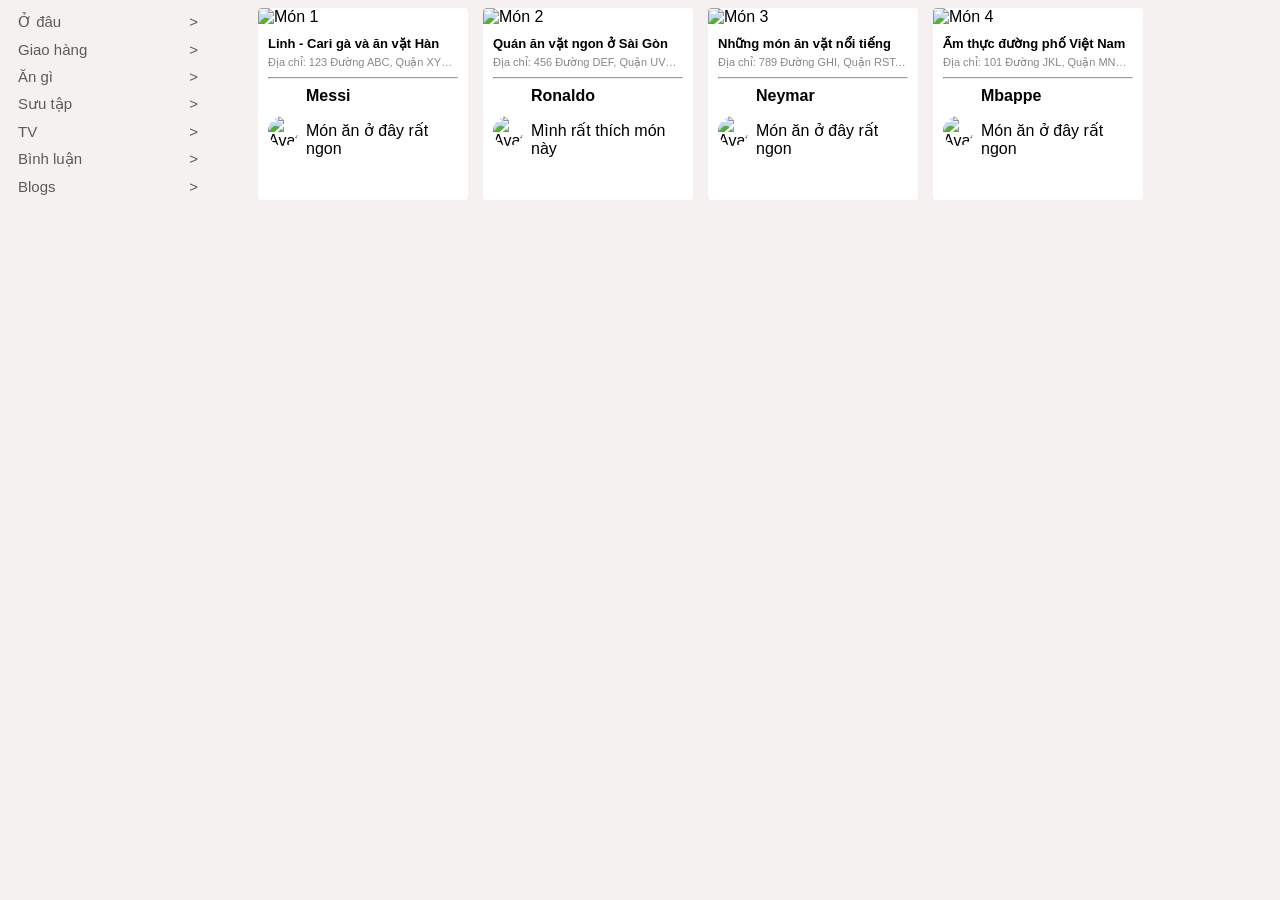
==== test1/thietke.html @ 221eb3df "done" ====
<!DOCTYPE html>
<html lang="en">
<head>
    <meta charset="UTF-8">
    <meta name="viewport" content="width=device-width, initial-scale=1.0">
    <title>Food Videos</title>
    <link rel="stylesheet" href="thietke.css">
</head>
<body>
    <div class="container">

        <!-- 1. MENU BÊN TRÁI -->
        <div class="menu">
            <ul>
                <li class="o">Ở đâu <span>&gt;</span></li>
                <li>Giao hàng <span>&gt;</span></li>
                <li>Ăn gì <span>&gt;</span></li>
                <li>Sưu tập <span>&gt;</span></li>
                <li>TV <span>&gt;</span></li>
                <li>Bình luận <span>&gt;</span></li>
                <li>Blogs <span>&gt;</span></li>
            </ul>
        </div>

        <!-- 2. DANH SÁCH BÊN PHẢI -->
        <div class="video">
            
            <!-- Món 1 -->
            <div class="video-item"> 
               <img src="hinhanh/anh1.jpg" alt="Món 1">
               <div class="noidung">
                   <h3>Linh - Cari gà và ăn vặt Hàn</h3>
                   <p class="diachi">Địa chỉ: 123 Đường ABC, Quận XYZ, TP. HCM</p>
                   <hr>
                   <div class="binhluan"> 
                       <img src="hinhanh/avatar1.jpg" alt="Avatar 1">
                       <div>
                           <b>Messi</b>
                           <p class="noidungbinhluan">Món ăn ở đây rất ngon</p>
                       </div>
                   </div>
               </div>
            </div>

            <!-- Món 2 -->
            <div class="video-item"> 
                <img src="hinhanh/anh2.jpg" alt="Món 2">
                <div class="noidung">
                    <h3>Quán ăn vặt ngon ở Sài Gòn</h3>
                    <p class="diachi">Địa chỉ: 456 Đường DEF, Quận UVW, TP. HCM</p>
                    <hr>
                    <div class="binhluan"> 
                        <img src="hinhanh/avatar2.jpg" alt="Avatar 2">
                        <div>
                            <b>Ronaldo</b>
                            <p class="noidungbinhluan">Mình rất thích món này</p>
                        </div>
                    </div>
                </div>
            </div>

            <!-- Món 3 (Đã sửa lỗi gõ div) -->
            <div class="video-item"> 
                <img src="hinhanh/anh3.jpg" alt="Món 3">
                <div class="noidung">
                    <h3>Những món ăn vặt nổi tiếng</h3>
                    <p class="diachi">Địa chỉ: 789 Đường GHI, Quận RST, TP. HCM</p>
                    <hr>
                    <div class="binhluan"> 
                        <img src="hinhanh/avatar3.jpg" alt="Avatar 3">
                        <div>
                            <b>Neymar</b>
                            <p class="noidungbinhluan">Món ăn ở đây rất ngon</p>
                        </div>
                    </div>
                </div>
            </div>

            <!-- Món 4 -->
            <div class="video-item"> 
                <img src="hinhanh/anh4.jpg" alt="Món 4">
                <div class="noidung">
                    <h3>Ẩm thực đường phố Việt Nam</h3>
                    <p class="diachi">Địa chỉ: 101 Đường JKL, Quận MNO, TP. HCM</p>
                    <hr>
                    <div class="binhluan"> 
                        <img src="hinhanh/avatar4.jpg" alt="Avatar 4">
                        <div>
                            <b>Mbappe</b>
                            <p class="noidungbinhluan">Món ăn ở đây rất ngon</p>
                        </div>
                    </div>
                </div>
            </div>

        </div> <!-- Hết .video -->

    </div> <!-- Hết .container -->
</body>
</html>
---- test1/thietke.css ----
.menu ul {
    list-style-type: none;
    padding: 0;
    margin: 0;
    width: 200px;
    background-color:rgb(245, 241, 241);
}

.menu li {
    padding: 5px 10px; 
    color:rgb(92, 90, 90);
    font-family: Verdana, Geneva, Tahoma, sans-serif;
    font-size: 15px;

    display: flex;
    justify-content: space-between;
}
.menu li:hover {
    color: rgb(218, 29, 29);
    background-color: rgb(126, 121, 121);   
}

body {
    background-color: rgb(245, 241, 241);
    font-family: Verdana, Geneva, Tahoma, sans-serif;
}

.container {
    display: flex;
    gap: 50px;
}

.video {
    display: flex;
    flex-wrap: wrap; /* Cho phép rớt dòng khi hết chỗ */
    gap: 15px;      /* Khoảng cách giữa các ô */
}

.video-item {
    width: 210px;
    background-color: #ffffff;
    border-radius: 4px;
    overflow: hidden;
}


/* 1. Ép ảnh món ăn ở trên cùng phải lùn lại */
.video-item img {
    width: 100%;             /* Ảnh rộng bằng đúng ô chứa nó */
    height: 130px;           /* Bắt buộc chiều cao chỉ 130px (sửa lỗi ảnh to) */
}

/* 2. Căn chỉnh chữ bên trong cái hộp */
.noidung {
    padding: 10px;
}

.noidung h3 {
    font-size: 13px;
    margin: 0 0 5px 0;
    white-space: nowrap; /* k cho xún dòng*/
    overflow: hidden;  /* chữ dài phần tràn ra dấu đi...*/
    text-overflow: ellipsis;  /* Tên quán dài quá thì tự thêm dấu ... */
}

.diachi {
    font-size: 11px;
    color: #888888;
    margin: 0 0 8px 0;
    white-space: nowrap;
    overflow: hidden;
    text-overflow: ellipsis;  /* Địa chỉ dài quá tự thêm dấu ... */
}




/* 3. QUAN TRỌNG NHẤT: Bắt con mèo/chim cánh cụt biến thành Avatar nhỏ */
.binhluan {
    display: flex;
    align-items: center;     /* Cho avatar và tên nằm thẳng hàng ngang */
    gap: 8px;
}

.binhluan img {
    width: 30px  ; /* Ép chiều rộng đúng 30 pixel */
    height: 30px ;  /* Ép chiều cao đúng 30 pixel */
    border-radius: 50%;       /* Biến ảnh hình vuông thành HÌNH TRÒN XOE */
      }
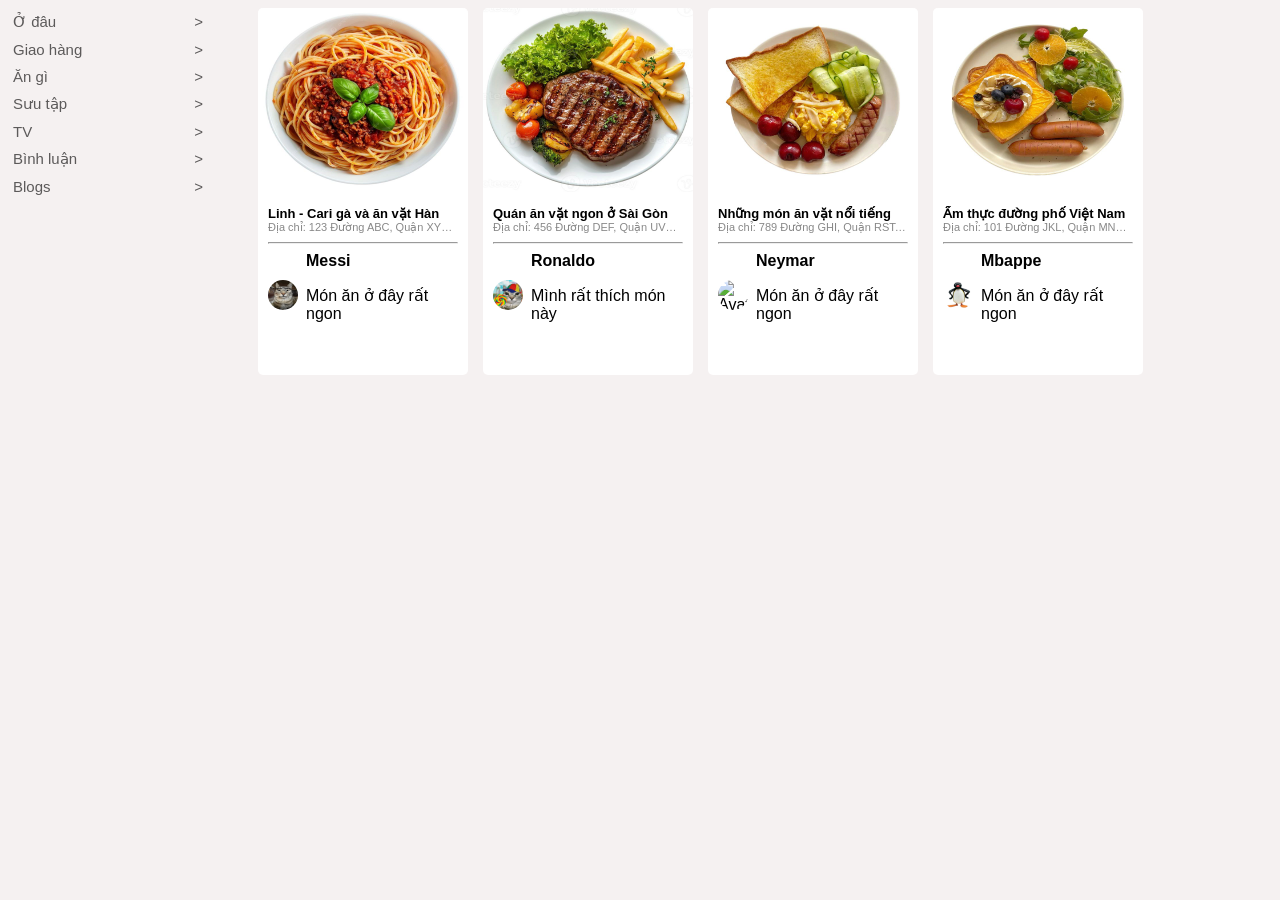
==== commit feeaafd2: "cap nhat noi dung" ====
--- a/test1/thietke.html
+++ b/test1/thietke.html
@@ -9,7 +9,7 @@
 <body>
     <div class="container">
 
-        <!-- 1. MENU BÊN TRÁI -->
+        
         <div class="menu">
             <ul>
                 <li class="o">Ở đâu <span>&gt;</span></li>
@@ -22,10 +22,10 @@
             </ul>
         </div>
 
-        <!-- 2. DANH SÁCH BÊN PHẢI -->
+        
         <div class="video">
             
-            <!-- Món 1 -->
+            
             <div class="video-item"> 
                <img src="hinhanh/anh1.jpg" alt="Món 1">
                <div class="noidung">
@@ -42,7 +42,7 @@
                </div>
             </div>
 
-            <!-- Món 2 -->
+            
             <div class="video-item"> 
                 <img src="hinhanh/anh2.jpg" alt="Món 2">
                 <div class="noidung">
@@ -59,7 +59,7 @@
                 </div>
             </div>
 
-            <!-- Món 3 (Đã sửa lỗi gõ div) -->
+            
             <div class="video-item"> 
                 <img src="hinhanh/anh3.jpg" alt="Món 3">
                 <div class="noidung">
@@ -76,7 +76,7 @@
                 </div>
             </div>
 
-            <!-- Món 4 -->
+            
             <div class="video-item"> 
                 <img src="hinhanh/anh4.jpg" alt="Món 4">
                 <div class="noidung">
@@ -93,8 +93,8 @@
                 </div>
             </div>
 
-        </div> <!-- Hết .video -->
+        </div> 
 
-    </div> <!-- Hết .container -->
+    </div> 
 </body>
 </html>
--- a/test1/thietke.css
+++ b/test1/thietke.css
@@ -7,7 +7,7 @@
 }
 
 .menu li {
-    padding: 5px 10px; 
+    padding: 5px;
     color:rgb(92, 90, 90);
     font-family: Verdana, Geneva, Tahoma, sans-serif;
     font-size: 15px;
@@ -33,13 +33,12 @@
 .video {
     display: flex;
     flex-wrap: wrap; /* Cho phép rớt dòng khi hết chỗ */
-    gap: 15px;      /* Khoảng cách giữa các ô */
-}
+    gap: 15px;      
 
 .video-item {
     width: 210px;
     background-color: #ffffff;
-    border-radius: 4px;
+    border-radius: 5px;
     overflow: hidden;
 }
 
@@ -47,18 +46,18 @@
 /* 1. Ép ảnh món ăn ở trên cùng phải lùn lại */
 .video-item img {
     width: 100%;             /* Ảnh rộng bằng đúng ô chứa nó */
-    height: 130px;           /* Bắt buộc chiều cao chỉ 130px (sửa lỗi ảnh to) */
+    height: 50%;           /*sửa lỗi ảnh to 130 */
 }
 
-/* 2. Căn chỉnh chữ bên trong cái hộp */
+/*  Căn chỉnh chữ bên trong */
 .noidung {
     padding: 10px;
 }
 
 .noidung h3 {
     font-size: 13px;
-    margin: 0 0 5px 0;
-    white-space: nowrap; /* k cho xún dòng*/
+    margin: 0;
+    white-space: nowrap; /* k cho xún*/
     overflow: hidden;  /* chữ dài phần tràn ra dấu đi...*/
     text-overflow: ellipsis;  /* Tên quán dài quá thì tự thêm dấu ... */
 }
@@ -75,7 +74,7 @@
 
 
 
-/* 3. QUAN TRỌNG NHẤT: Bắt con mèo/chim cánh cụt biến thành Avatar nhỏ */
+/*  Bắt con mèo/chim cánh cụt biến thành nhỏ */
 .binhluan {
     display: flex;
     align-items: center;     /* Cho avatar và tên nằm thẳng hàng ngang */
@@ -83,9 +82,9 @@
 }
 
 .binhluan img {
-    width: 30px  ; /* Ép chiều rộng đúng 30 pixel */
-    height: 30px ;  /* Ép chiều cao đúng 30 pixel */
-    border-radius: 50%;       /* Biến ảnh hình vuông thành HÌNH TRÒN XOE */
+    width: 30px  ; 
+    height: 30px ;  
+    border-radius: 100%;       
       }  
 
 
